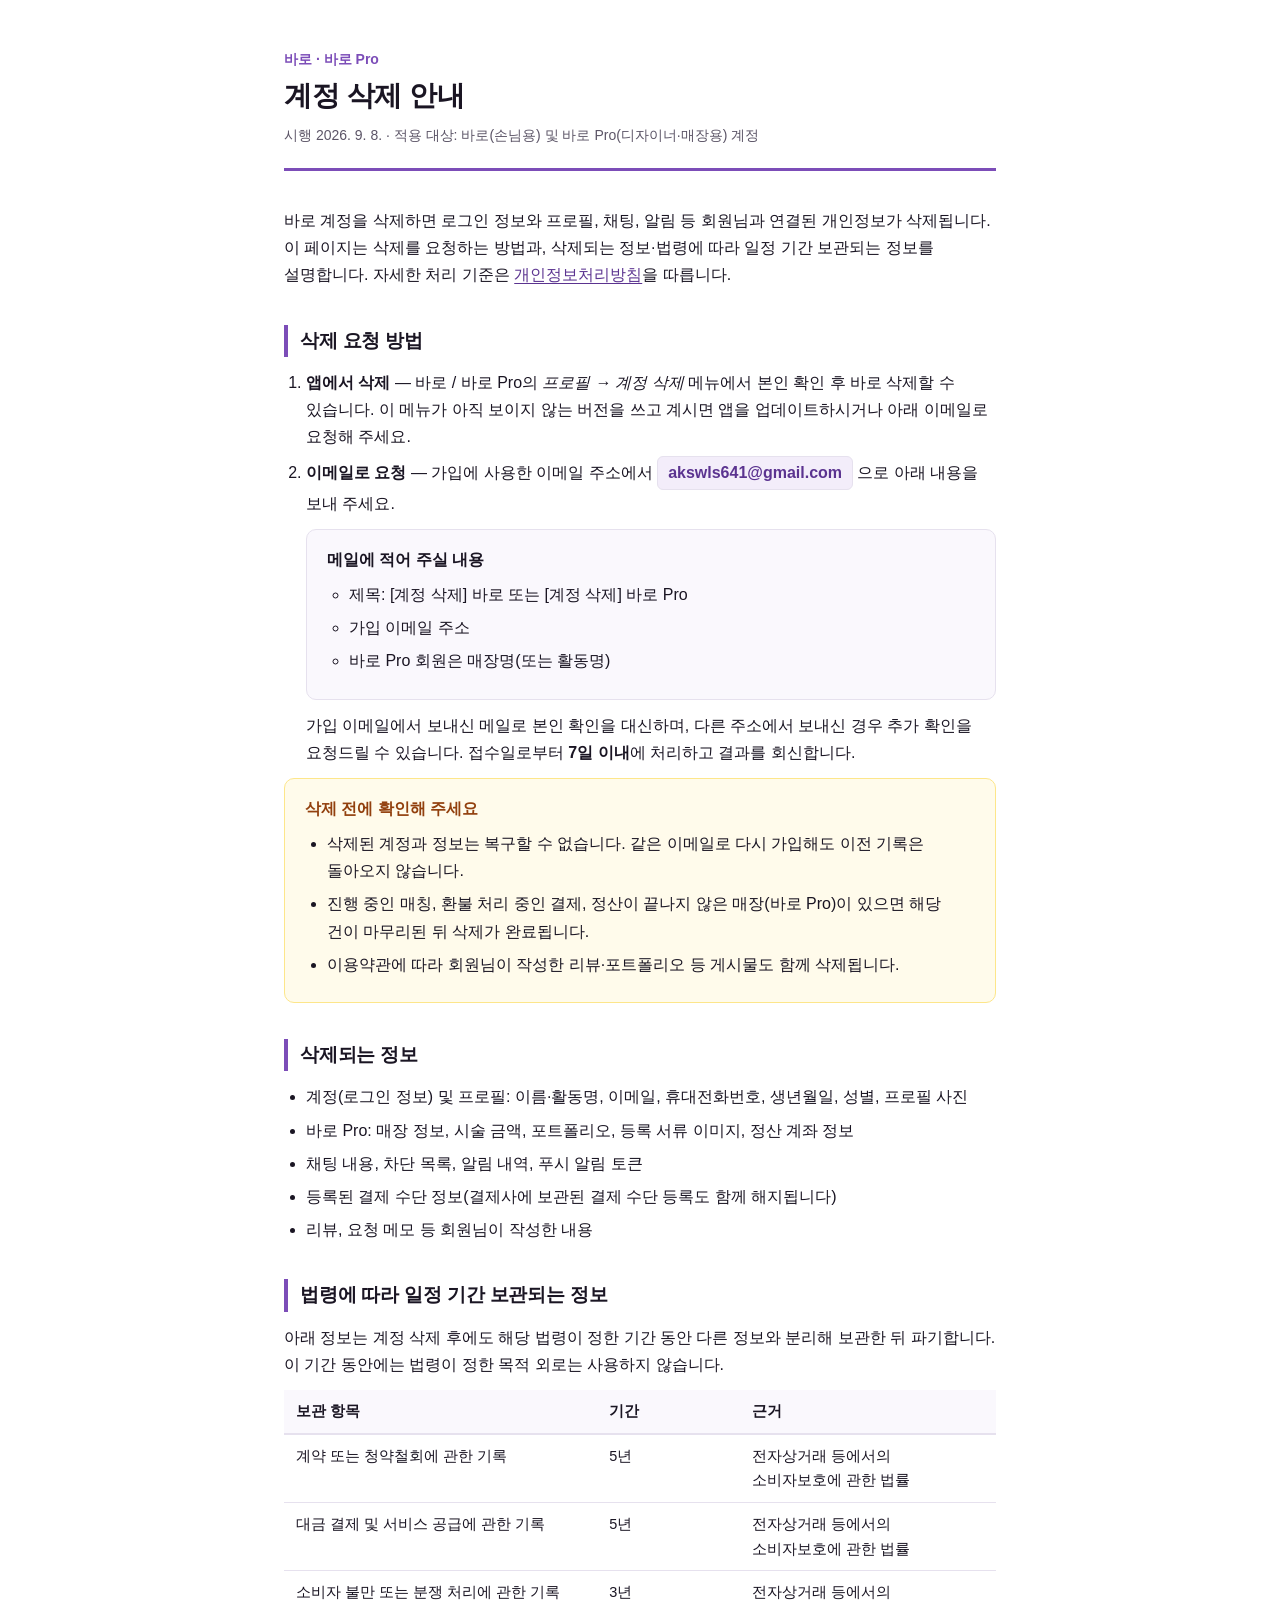
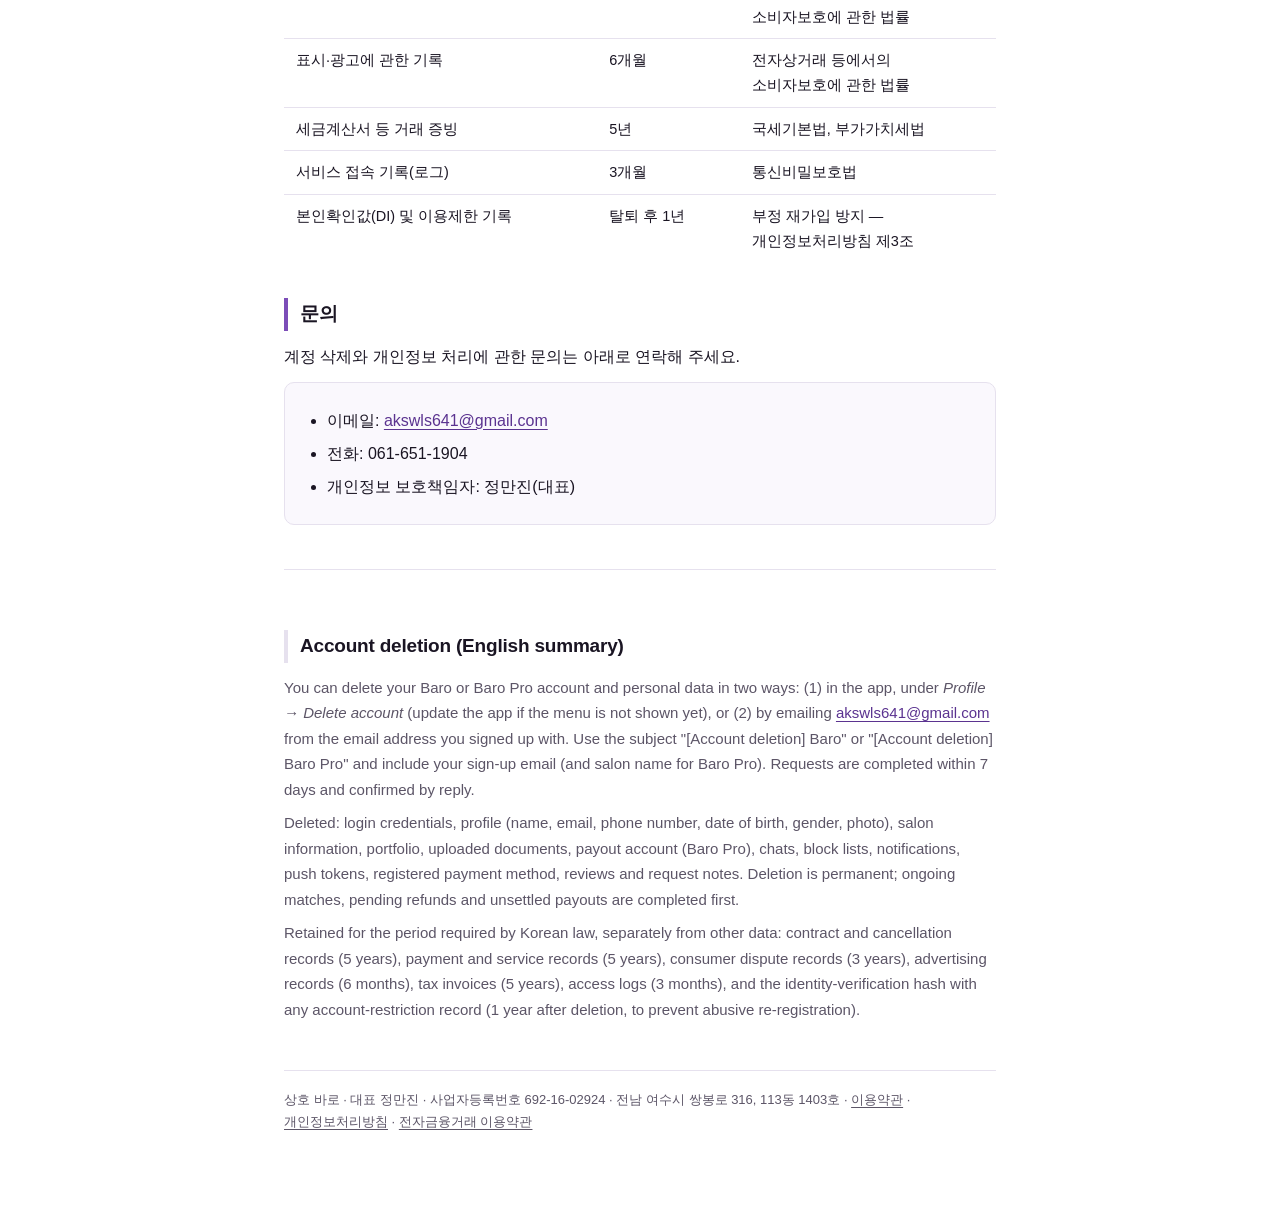
==== delete-account.html @ 09a1fdbb ""계정 삭제 안내 페이지 추가" "계정 삭제 안내 페이지 추가"" ====
<!DOCTYPE html>
<html lang="ko">
<head>
<meta charset="UTF-8">
<meta name="viewport" content="width=device-width, initial-scale=1.0">
<title>바로 · 바로 Pro — 계정 삭제 안내</title>
<meta name="description" content="바로(Baro) 및 바로 Pro 계정과 개인정보를 삭제하는 방법, 삭제되는 정보와 법령에 따라 보관되는 정보를 안내합니다.">
<style>
  :root{
    --purple:#7C4DB8; --purple-dark:#5B3390; --purple-pale:#F3EDFA;
    --ink:#1A1523; --sub:#5C5567; --line:#E6E1EE; --soft:#FAF8FD;
    --amber-bg:#FFFBEB; --amber-line:#FDE68A; --amber-ink:#92400E;
  }
  *{box-sizing:border-box;margin:0;padding:0}
  body{font-family:'Pretendard','Apple SD Gothic Neo','Noto Sans KR','Malgun Gothic',sans-serif;
    color:var(--ink);background:#fff;line-height:1.7;font-size:16px;word-break:keep-all}
  .wrap{max-width:760px;margin:0 auto;padding:48px 24px 72px}
  header{border-bottom:3px solid var(--purple);padding-bottom:20px;margin-bottom:36px}
  .brand{font-size:14px;color:var(--purple);font-weight:700;margin-bottom:6px}
  h1{font-size:28px;font-weight:800;letter-spacing:-0.4px;line-height:1.3}
  .meta{margin-top:10px;font-size:14px;color:var(--sub)}
  h2{font-size:19px;font-weight:800;letter-spacing:-0.2px;margin:36px 0 12px;
    padding-left:12px;border-left:4px solid var(--purple)}
  p{margin:8px 0}
  ol,ul{padding-left:22px;margin:8px 0}
  li{margin:6px 0}
  a{color:var(--purple-dark);text-underline-offset:3px}
  a:focus-visible{outline:2px solid var(--purple);outline-offset:2px;border-radius:3px}
  .mail{display:inline-block;background:var(--purple-pale);border:1px solid var(--line);
    border-radius:6px;padding:2px 10px;font-weight:700;color:var(--purple-dark);text-decoration:none}
  .box{background:var(--soft);border:1px solid var(--line);border-radius:10px;padding:16px 20px;margin:12px 0}
  .box .t{font-weight:700;margin-bottom:6px}
  .caution{background:var(--amber-bg);border:1px solid var(--amber-line);border-radius:10px;padding:16px 20px;margin:12px 0}
  .caution .t{font-weight:800;color:var(--amber-ink);margin-bottom:6px}
  table{width:100%;border-collapse:collapse;font-size:14.5px;margin:12px 0}
  th{background:var(--soft);text-align:left;padding:9px 12px;font-weight:700;border-bottom:2px solid var(--line)}
  td{padding:9px 12px;border-bottom:1px solid var(--line);vertical-align:top}
  tr:last-child td{border-bottom:none}
  .en{margin-top:44px;padding-top:24px;border-top:1px solid var(--line);font-size:15px;color:var(--sub)}
  .en h2{border-left-color:var(--line);color:var(--ink)}
  footer{margin-top:48px;padding-top:18px;border-top:1px solid var(--line);font-size:13px;color:var(--sub)}
  footer a{color:var(--sub)}
  @media (max-width:520px){ body{font-size:15px} h1{font-size:24px} .wrap{padding:32px 18px 56px} }
</style>
</head>
<body>
<div class="wrap">
<header>
  <div class="brand">바로 · 바로 Pro</div>
  <h1>계정 삭제 안내</h1>
  <div class="meta">시행 2026. 9. 8. · 적용 대상: 바로(손님용) 및 바로 Pro(디자이너·매장용) 계정</div>
</header>

<p>바로 계정을 삭제하면 로그인 정보와 프로필, 채팅, 알림 등 회원님과 연결된 개인정보가 삭제됩니다. 이 페이지는 삭제를 요청하는 방법과, 삭제되는 정보·법령에 따라 일정 기간 보관되는 정보를 설명합니다. 자세한 처리 기준은 <a href="privacy.html">개인정보처리방침</a>을 따릅니다.</p>

<h2>삭제 요청 방법</h2>
<ol>
  <li><strong>앱에서 삭제</strong> — 바로 / 바로 Pro의 <em>프로필 → 계정 삭제</em> 메뉴에서 본인 확인 후 바로 삭제할 수 있습니다. 이 메뉴가 아직 보이지 않는 버전을 쓰고 계시면 앱을 업데이트하시거나 아래 이메일로 요청해 주세요.</li>
  <li><strong>이메일로 요청</strong> — 가입에 사용한 이메일 주소에서 <a class="mail" href="mailto:akswls641@gmail.com?subject=%5B%EA%B3%84%EC%A0%95%20%EC%82%AD%EC%A0%9C%5D%20%EB%B0%94%EB%A1%9C">akswls641@gmail.com</a> 으로 아래 내용을 보내 주세요.
    <div class="box">
      <div class="t">메일에 적어 주실 내용</div>
      <ul>
        <li>제목: [계정 삭제] 바로 또는 [계정 삭제] 바로 Pro</li>
        <li>가입 이메일 주소</li>
        <li>바로 Pro 회원은 매장명(또는 활동명)</li>
      </ul>
    </div>
    가입 이메일에서 보내신 메일로 본인 확인을 대신하며, 다른 주소에서 보내신 경우 추가 확인을 요청드릴 수 있습니다. 접수일로부터 <strong>7일 이내</strong>에 처리하고 결과를 회신합니다.
  </li>
</ol>

<div class="caution">
  <div class="t">삭제 전에 확인해 주세요</div>
  <ul>
    <li>삭제된 계정과 정보는 복구할 수 없습니다. 같은 이메일로 다시 가입해도 이전 기록은 돌아오지 않습니다.</li>
    <li>진행 중인 매칭, 환불 처리 중인 결제, 정산이 끝나지 않은 매장(바로 Pro)이 있으면 해당 건이 마무리된 뒤 삭제가 완료됩니다.</li>
    <li>이용약관에 따라 회원님이 작성한 리뷰·포트폴리오 등 게시물도 함께 삭제됩니다.</li>
  </ul>
</div>

<h2>삭제되는 정보</h2>
<ul>
  <li>계정(로그인 정보) 및 프로필: 이름·활동명, 이메일, 휴대전화번호, 생년월일, 성별, 프로필 사진</li>
  <li>바로 Pro: 매장 정보, 시술 금액, 포트폴리오, 등록 서류 이미지, 정산 계좌 정보</li>
  <li>채팅 내용, 차단 목록, 알림 내역, 푸시 알림 토큰</li>
  <li>등록된 결제 수단 정보(결제사에 보관된 결제 수단 등록도 함께 해지됩니다)</li>
  <li>리뷰, 요청 메모 등 회원님이 작성한 내용</li>
</ul>

<h2>법령에 따라 일정 기간 보관되는 정보</h2>
<p>아래 정보는 계정 삭제 후에도 해당 법령이 정한 기간 동안 다른 정보와 분리해 보관한 뒤 파기합니다. 이 기간 동안에는 법령이 정한 목적 외로는 사용하지 않습니다.</p>
<table>
  <tr><th style="width:44%">보관 항목</th><th style="width:20%">기간</th><th>근거</th></tr>
  <tr><td>계약 또는 청약철회에 관한 기록</td><td>5년</td><td>전자상거래 등에서의 소비자보호에 관한 법률</td></tr>
  <tr><td>대금 결제 및 서비스 공급에 관한 기록</td><td>5년</td><td>전자상거래 등에서의 소비자보호에 관한 법률</td></tr>
  <tr><td>소비자 불만 또는 분쟁 처리에 관한 기록</td><td>3년</td><td>전자상거래 등에서의 소비자보호에 관한 법률</td></tr>
  <tr><td>표시·광고에 관한 기록</td><td>6개월</td><td>전자상거래 등에서의 소비자보호에 관한 법률</td></tr>
  <tr><td>세금계산서 등 거래 증빙</td><td>5년</td><td>국세기본법, 부가가치세법</td></tr>
  <tr><td>서비스 접속 기록(로그)</td><td>3개월</td><td>통신비밀보호법</td></tr>
  <tr><td>본인확인값(DI) 및 이용제한 기록</td><td>탈퇴 후 1년</td><td>부정 재가입 방지 — 개인정보처리방침 제3조</td></tr>
</table>

<h2>문의</h2>
<p>계정 삭제와 개인정보 처리에 관한 문의는 아래로 연락해 주세요.</p>
<div class="box">
  <ul>
    <li>이메일: <a href="mailto:akswls641@gmail.com">akswls641@gmail.com</a></li>
    <li>전화: 061-651-1904</li>
    <li>개인정보 보호책임자: 정만진(대표)</li>
  </ul>
</div>

<section class="en" lang="en">
  <h2>Account deletion (English summary)</h2>
  <p>You can delete your Baro or Baro Pro account and personal data in two ways: (1) in the app, under <em>Profile → Delete account</em> (update the app if the menu is not shown yet), or (2) by emailing <a href="mailto:akswls641@gmail.com">akswls641@gmail.com</a> from the email address you signed up with. Use the subject "[Account deletion] Baro" or "[Account deletion] Baro Pro" and include your sign-up email (and salon name for Baro Pro). Requests are completed within 7 days and confirmed by reply.</p>
  <p>Deleted: login credentials, profile (name, email, phone number, date of birth, gender, photo), salon information, portfolio, uploaded documents, payout account (Baro Pro), chats, block lists, notifications, push tokens, registered payment method, reviews and request notes. Deletion is permanent; ongoing matches, pending refunds and unsettled payouts are completed first.</p>
  <p>Retained for the period required by Korean law, separately from other data: contract and cancellation records (5 years), payment and service records (5 years), consumer dispute records (3 years), advertising records (6 months), tax invoices (5 years), access logs (3 months), and the identity-verification hash with any account-restriction record (1 year after deletion, to prevent abusive re-registration).</p>
</section>

<footer>
  상호 바로 · 대표 정만진 · 사업자등록번호 692-16-02924 · 전남 여수시 쌍봉로 316, 113동 1403호 ·
  <a href="terms.html">이용약관</a> · <a href="privacy.html">개인정보처리방침</a> · <a href="efinance.html">전자금융거래 이용약관</a>
</footer>
</div>
</body>
</html>
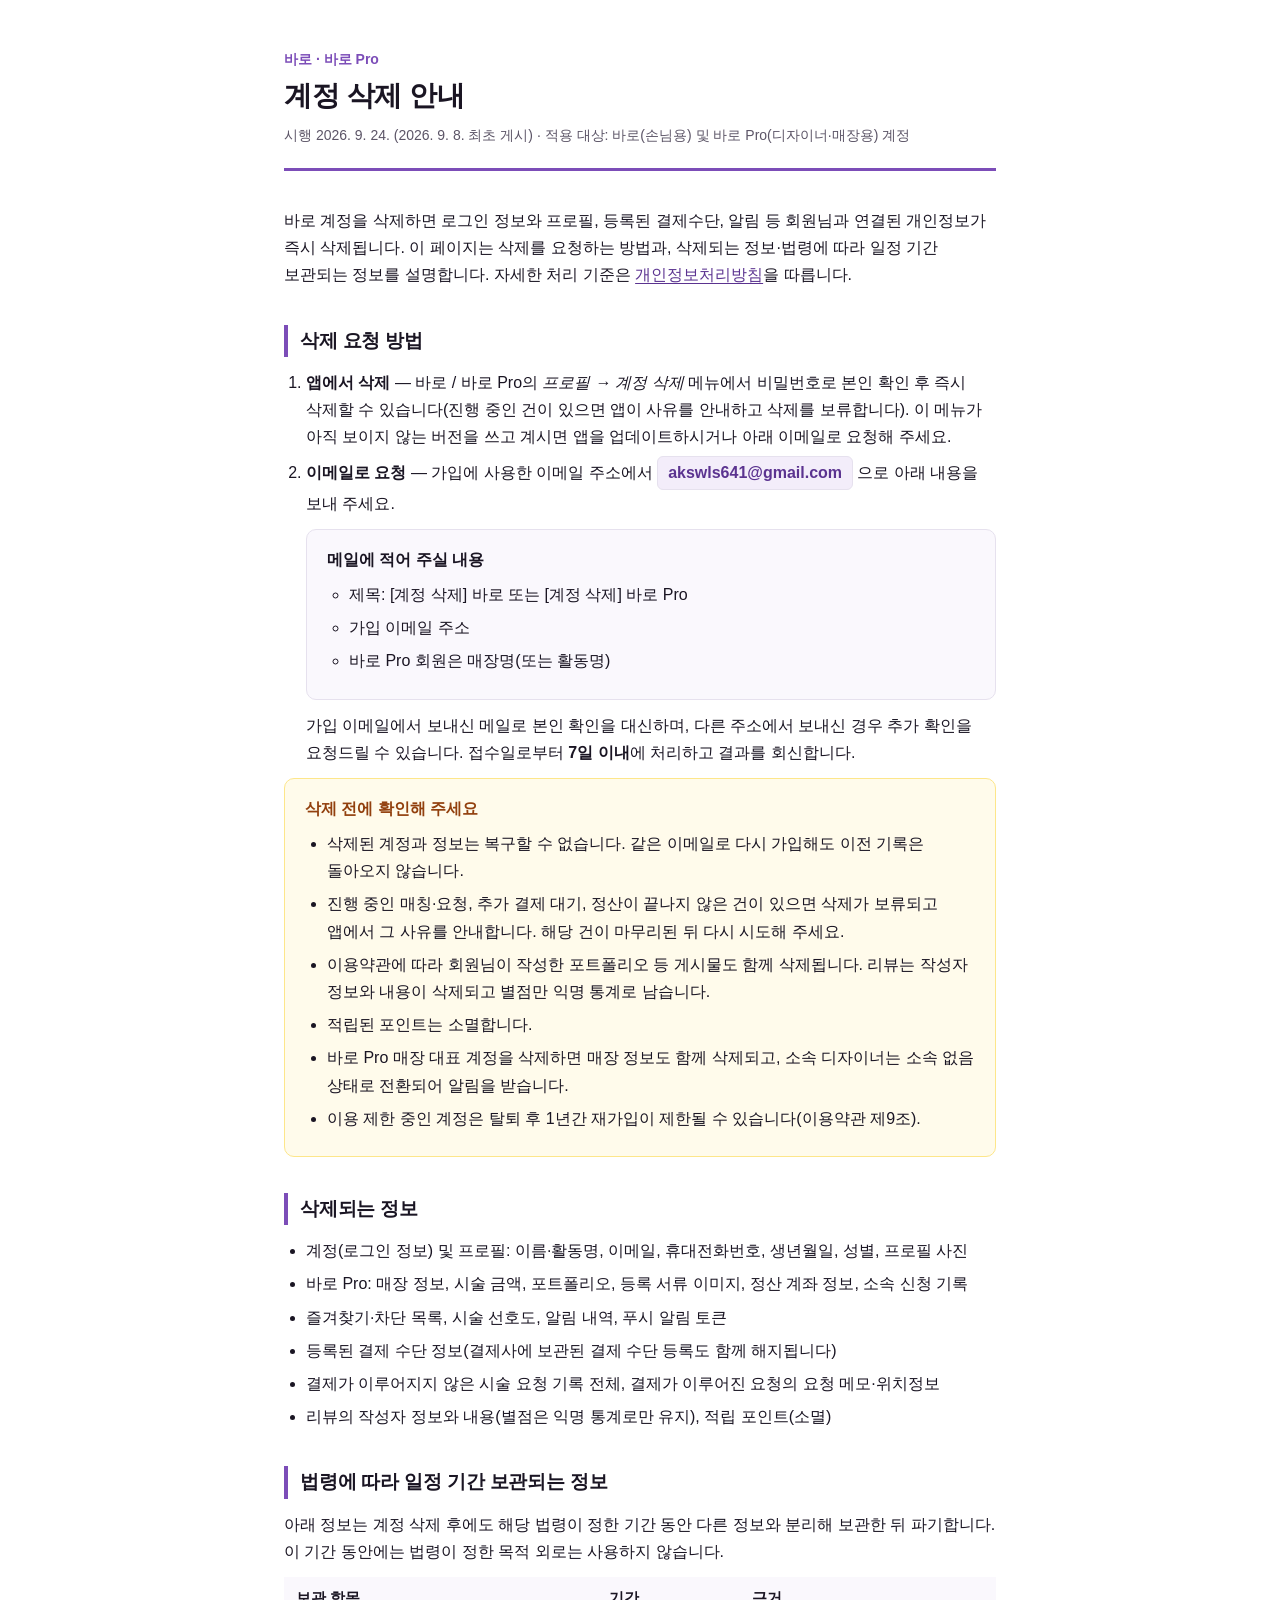
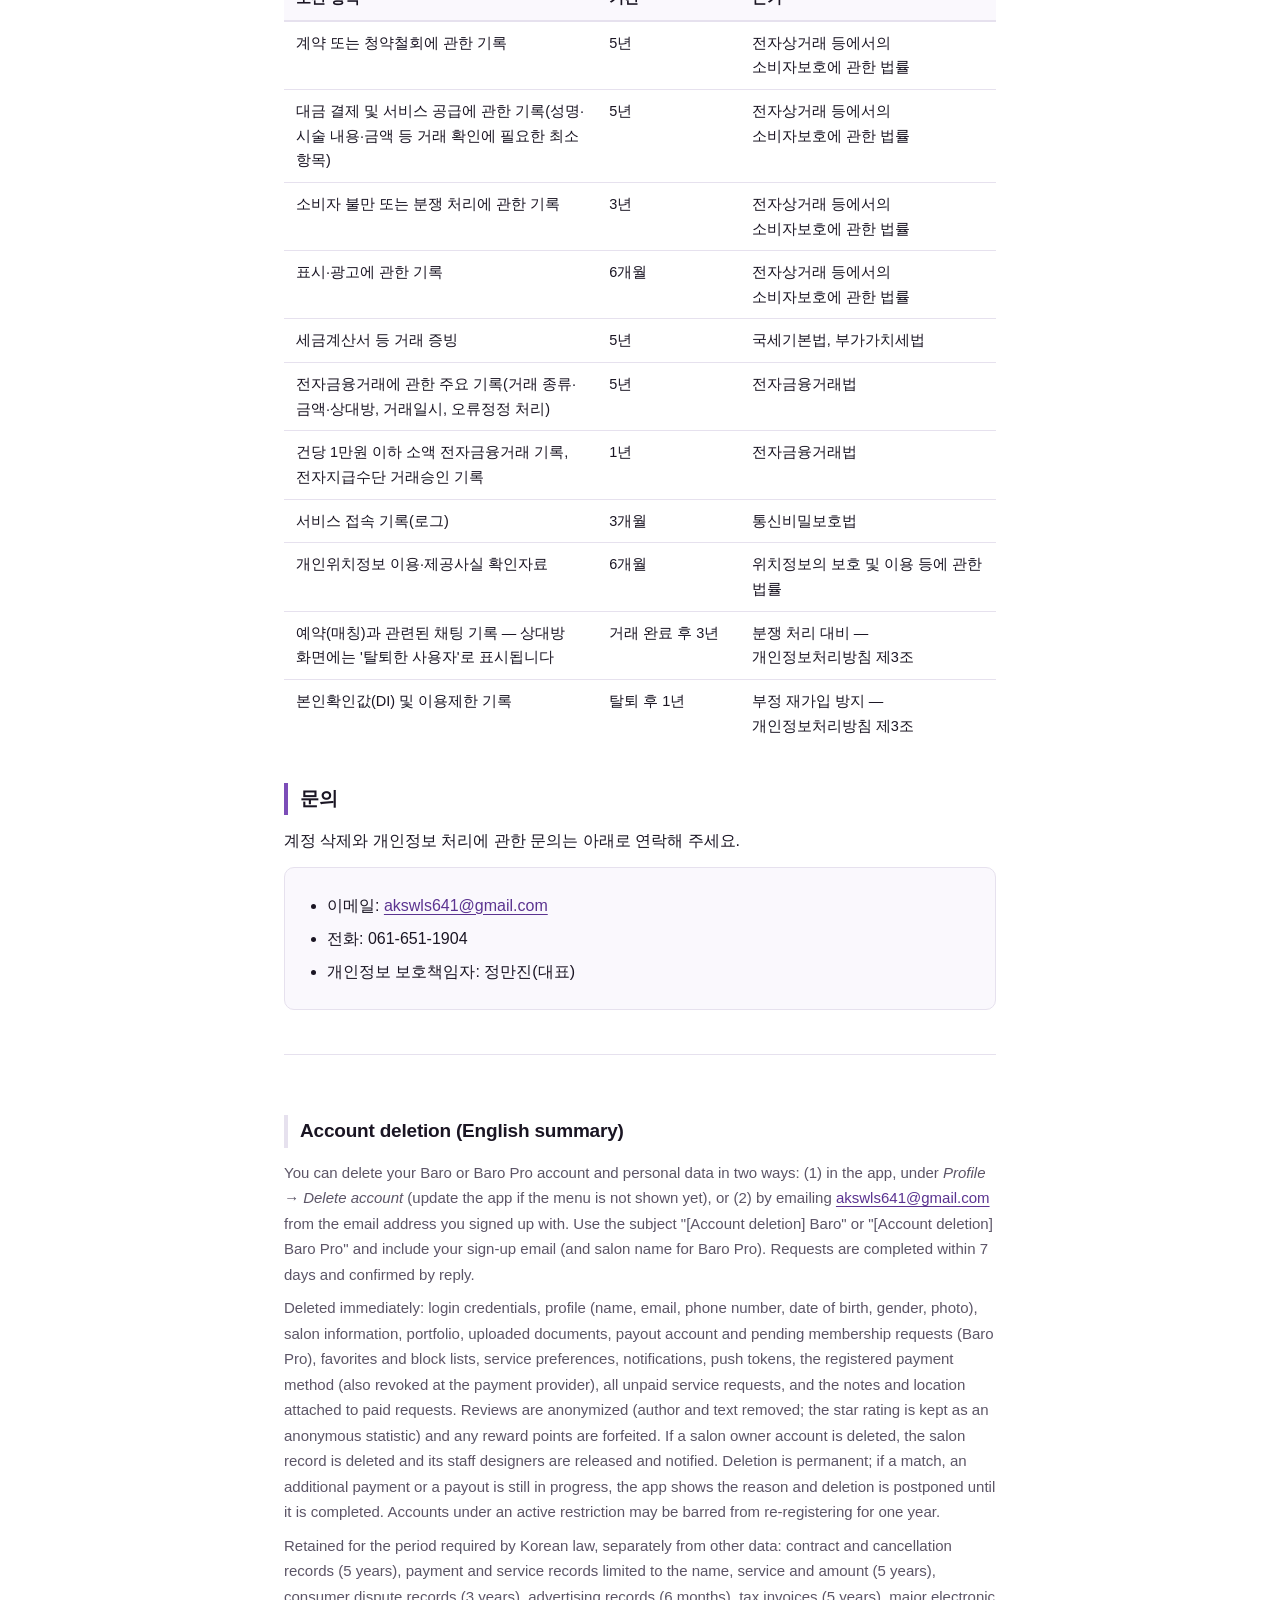
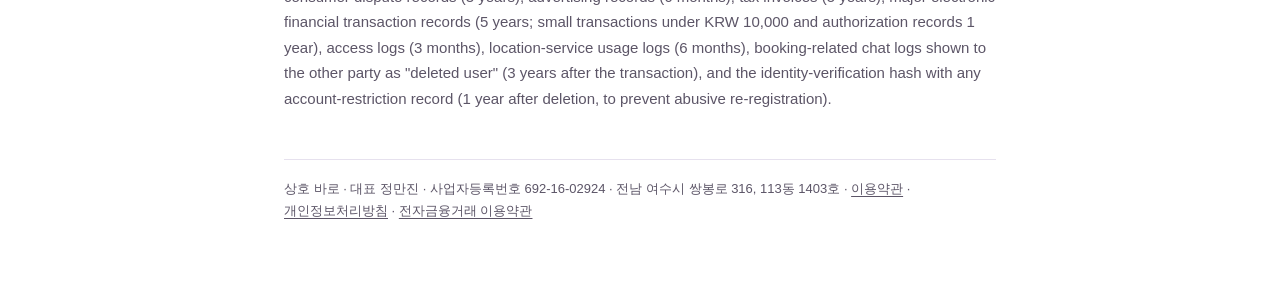
==== commit 28d2b67b: "법무 v1.1: 계정 삭제 반영 법무 v1.1: 계정 삭제 반영" ====
--- a/delete-account.html
+++ b/delete-account.html
@@ -48,14 +48,14 @@
 <header>
   <div class="brand">바로 · 바로 Pro</div>
   <h1>계정 삭제 안내</h1>
-  <div class="meta">시행 2026. 9. 8. · 적용 대상: 바로(손님용) 및 바로 Pro(디자이너·매장용) 계정</div>
+  <div class="meta">시행 2026. 9. 24. (2026. 9. 8. 최초 게시) · 적용 대상: 바로(손님용) 및 바로 Pro(디자이너·매장용) 계정</div>
 </header>
 
-<p>바로 계정을 삭제하면 로그인 정보와 프로필, 채팅, 알림 등 회원님과 연결된 개인정보가 삭제됩니다. 이 페이지는 삭제를 요청하는 방법과, 삭제되는 정보·법령에 따라 일정 기간 보관되는 정보를 설명합니다. 자세한 처리 기준은 <a href="privacy.html">개인정보처리방침</a>을 따릅니다.</p>
+<p>바로 계정을 삭제하면 로그인 정보와 프로필, 등록된 결제수단, 알림 등 회원님과 연결된 개인정보가 즉시 삭제됩니다. 이 페이지는 삭제를 요청하는 방법과, 삭제되는 정보·법령에 따라 일정 기간 보관되는 정보를 설명합니다. 자세한 처리 기준은 <a href="privacy.html">개인정보처리방침</a>을 따릅니다.</p>
 
 <h2>삭제 요청 방법</h2>
 <ol>
-  <li><strong>앱에서 삭제</strong> — 바로 / 바로 Pro의 <em>프로필 → 계정 삭제</em> 메뉴에서 본인 확인 후 바로 삭제할 수 있습니다. 이 메뉴가 아직 보이지 않는 버전을 쓰고 계시면 앱을 업데이트하시거나 아래 이메일로 요청해 주세요.</li>
+  <li><strong>앱에서 삭제</strong> — 바로 / 바로 Pro의 <em>프로필 → 계정 삭제</em> 메뉴에서 비밀번호로 본인 확인 후 즉시 삭제할 수 있습니다(진행 중인 건이 있으면 앱이 사유를 안내하고 삭제를 보류합니다). 이 메뉴가 아직 보이지 않는 버전을 쓰고 계시면 앱을 업데이트하시거나 아래 이메일로 요청해 주세요.</li>
   <li><strong>이메일로 요청</strong> — 가입에 사용한 이메일 주소에서 <a class="mail" href="mailto:akswls641@gmail.com?subject=%5B%EA%B3%84%EC%A0%95%20%EC%82%AD%EC%A0%9C%5D%20%EB%B0%94%EB%A1%9C">akswls641@gmail.com</a> 으로 아래 내용을 보내 주세요.
     <div class="box">
       <div class="t">메일에 적어 주실 내용</div>
@@ -73,18 +73,22 @@
   <div class="t">삭제 전에 확인해 주세요</div>
   <ul>
     <li>삭제된 계정과 정보는 복구할 수 없습니다. 같은 이메일로 다시 가입해도 이전 기록은 돌아오지 않습니다.</li>
-    <li>진행 중인 매칭, 환불 처리 중인 결제, 정산이 끝나지 않은 매장(바로 Pro)이 있으면 해당 건이 마무리된 뒤 삭제가 완료됩니다.</li>
-    <li>이용약관에 따라 회원님이 작성한 리뷰·포트폴리오 등 게시물도 함께 삭제됩니다.</li>
+    <li>진행 중인 매칭·요청, 추가 결제 대기, 정산이 끝나지 않은 건이 있으면 삭제가 보류되고 앱에서 그 사유를 안내합니다. 해당 건이 마무리된 뒤 다시 시도해 주세요.</li>
+    <li>이용약관에 따라 회원님이 작성한 포트폴리오 등 게시물도 함께 삭제됩니다. 리뷰는 작성자 정보와 내용이 삭제되고 별점만 익명 통계로 남습니다.</li>
+    <li>적립된 포인트는 소멸합니다.</li>
+    <li>바로 Pro 매장 대표 계정을 삭제하면 매장 정보도 함께 삭제되고, 소속 디자이너는 소속 없음 상태로 전환되어 알림을 받습니다.</li>
+    <li>이용 제한 중인 계정은 탈퇴 후 1년간 재가입이 제한될 수 있습니다(이용약관 제9조).</li>
   </ul>
 </div>
 
 <h2>삭제되는 정보</h2>
 <ul>
   <li>계정(로그인 정보) 및 프로필: 이름·활동명, 이메일, 휴대전화번호, 생년월일, 성별, 프로필 사진</li>
-  <li>바로 Pro: 매장 정보, 시술 금액, 포트폴리오, 등록 서류 이미지, 정산 계좌 정보</li>
-  <li>채팅 내용, 차단 목록, 알림 내역, 푸시 알림 토큰</li>
+  <li>바로 Pro: 매장 정보, 시술 금액, 포트폴리오, 등록 서류 이미지, 정산 계좌 정보, 소속 신청 기록</li>
+  <li>즐겨찾기·차단 목록, 시술 선호도, 알림 내역, 푸시 알림 토큰</li>
   <li>등록된 결제 수단 정보(결제사에 보관된 결제 수단 등록도 함께 해지됩니다)</li>
-  <li>리뷰, 요청 메모 등 회원님이 작성한 내용</li>
+  <li>결제가 이루어지지 않은 시술 요청 기록 전체, 결제가 이루어진 요청의 요청 메모·위치정보</li>
+  <li>리뷰의 작성자 정보와 내용(별점은 익명 통계로만 유지), 적립 포인트(소멸)</li>
 </ul>
 
 <h2>법령에 따라 일정 기간 보관되는 정보</h2>
@@ -92,11 +96,15 @@
 <table>
   <tr><th style="width:44%">보관 항목</th><th style="width:20%">기간</th><th>근거</th></tr>
   <tr><td>계약 또는 청약철회에 관한 기록</td><td>5년</td><td>전자상거래 등에서의 소비자보호에 관한 법률</td></tr>
-  <tr><td>대금 결제 및 서비스 공급에 관한 기록</td><td>5년</td><td>전자상거래 등에서의 소비자보호에 관한 법률</td></tr>
+  <tr><td>대금 결제 및 서비스 공급에 관한 기록(성명·시술 내용·금액 등 거래 확인에 필요한 최소 항목)</td><td>5년</td><td>전자상거래 등에서의 소비자보호에 관한 법률</td></tr>
   <tr><td>소비자 불만 또는 분쟁 처리에 관한 기록</td><td>3년</td><td>전자상거래 등에서의 소비자보호에 관한 법률</td></tr>
   <tr><td>표시·광고에 관한 기록</td><td>6개월</td><td>전자상거래 등에서의 소비자보호에 관한 법률</td></tr>
   <tr><td>세금계산서 등 거래 증빙</td><td>5년</td><td>국세기본법, 부가가치세법</td></tr>
+  <tr><td>전자금융거래에 관한 주요 기록(거래 종류·금액·상대방, 거래일시, 오류정정 처리)</td><td>5년</td><td>전자금융거래법</td></tr>
+  <tr><td>건당 1만원 이하 소액 전자금융거래 기록, 전자지급수단 거래승인 기록</td><td>1년</td><td>전자금융거래법</td></tr>
   <tr><td>서비스 접속 기록(로그)</td><td>3개월</td><td>통신비밀보호법</td></tr>
+  <tr><td>개인위치정보 이용·제공사실 확인자료</td><td>6개월</td><td>위치정보의 보호 및 이용 등에 관한 법률</td></tr>
+  <tr><td>예약(매칭)과 관련된 채팅 기록 — 상대방 화면에는 '탈퇴한 사용자'로 표시됩니다</td><td>거래 완료 후 3년</td><td>분쟁 처리 대비 — 개인정보처리방침 제3조</td></tr>
   <tr><td>본인확인값(DI) 및 이용제한 기록</td><td>탈퇴 후 1년</td><td>부정 재가입 방지 — 개인정보처리방침 제3조</td></tr>
 </table>
 
@@ -113,8 +121,8 @@
 <section class="en" lang="en">
   <h2>Account deletion (English summary)</h2>
   <p>You can delete your Baro or Baro Pro account and personal data in two ways: (1) in the app, under <em>Profile → Delete account</em> (update the app if the menu is not shown yet), or (2) by emailing <a href="mailto:akswls641@gmail.com">akswls641@gmail.com</a> from the email address you signed up with. Use the subject "[Account deletion] Baro" or "[Account deletion] Baro Pro" and include your sign-up email (and salon name for Baro Pro). Requests are completed within 7 days and confirmed by reply.</p>
-  <p>Deleted: login credentials, profile (name, email, phone number, date of birth, gender, photo), salon information, portfolio, uploaded documents, payout account (Baro Pro), chats, block lists, notifications, push tokens, registered payment method, reviews and request notes. Deletion is permanent; ongoing matches, pending refunds and unsettled payouts are completed first.</p>
-  <p>Retained for the period required by Korean law, separately from other data: contract and cancellation records (5 years), payment and service records (5 years), consumer dispute records (3 years), advertising records (6 months), tax invoices (5 years), access logs (3 months), and the identity-verification hash with any account-restriction record (1 year after deletion, to prevent abusive re-registration).</p>
+  <p>Deleted immediately: login credentials, profile (name, email, phone number, date of birth, gender, photo), salon information, portfolio, uploaded documents, payout account and pending membership requests (Baro Pro), favorites and block lists, service preferences, notifications, push tokens, the registered payment method (also revoked at the payment provider), all unpaid service requests, and the notes and location attached to paid requests. Reviews are anonymized (author and text removed; the star rating is kept as an anonymous statistic) and any reward points are forfeited. If a salon owner account is deleted, the salon record is deleted and its staff designers are released and notified. Deletion is permanent; if a match, an additional payment or a payout is still in progress, the app shows the reason and deletion is postponed until it is completed. Accounts under an active restriction may be barred from re-registering for one year.</p>
+  <p>Retained for the period required by Korean law, separately from other data: contract and cancellation records (5 years), payment and service records limited to the name, service and amount (5 years), consumer dispute records (3 years), advertising records (6 months), tax invoices (5 years), major electronic financial transaction records (5 years; small transactions under KRW 10,000 and authorization records 1 year), access logs (3 months), location-service usage logs (6 months), booking-related chat logs shown to the other party as "deleted user" (3 years after the transaction), and the identity-verification hash with any account-restriction record (1 year after deletion, to prevent abusive re-registration).</p>
 </section>
 
 <footer>
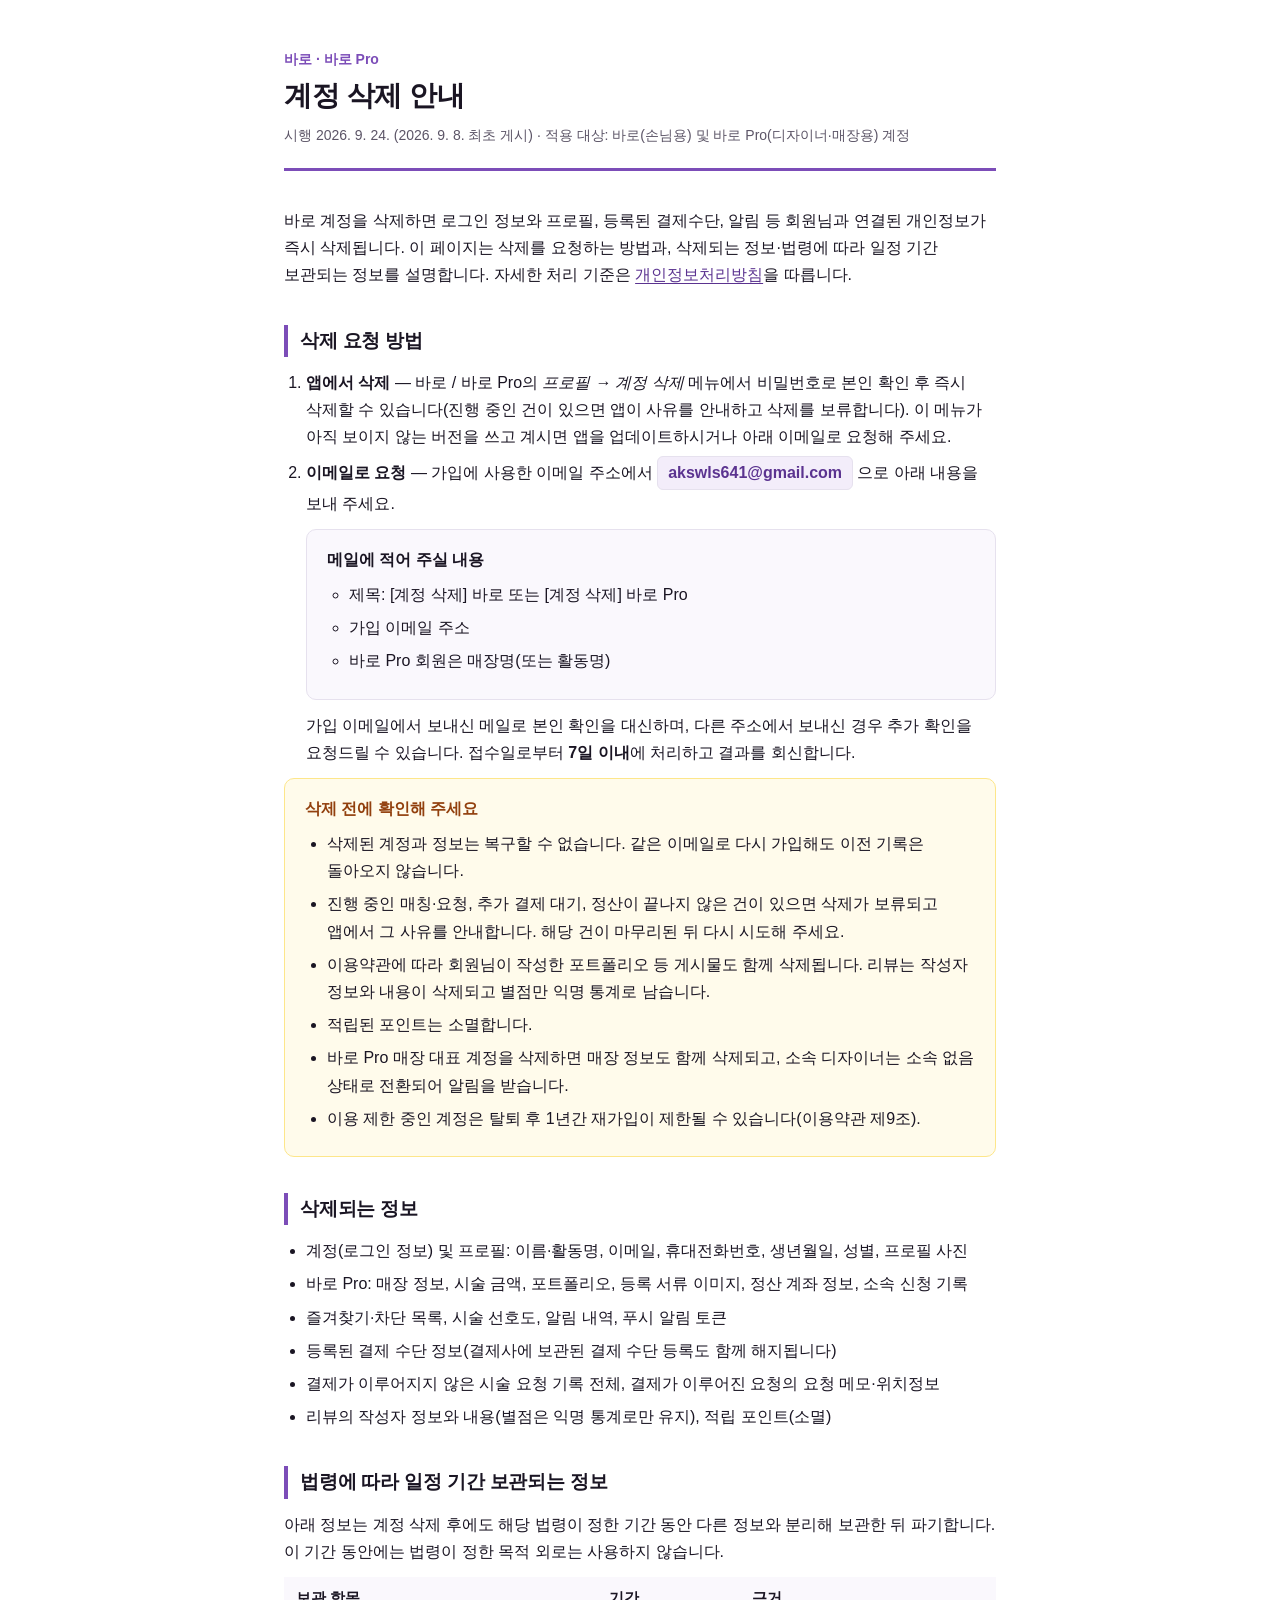
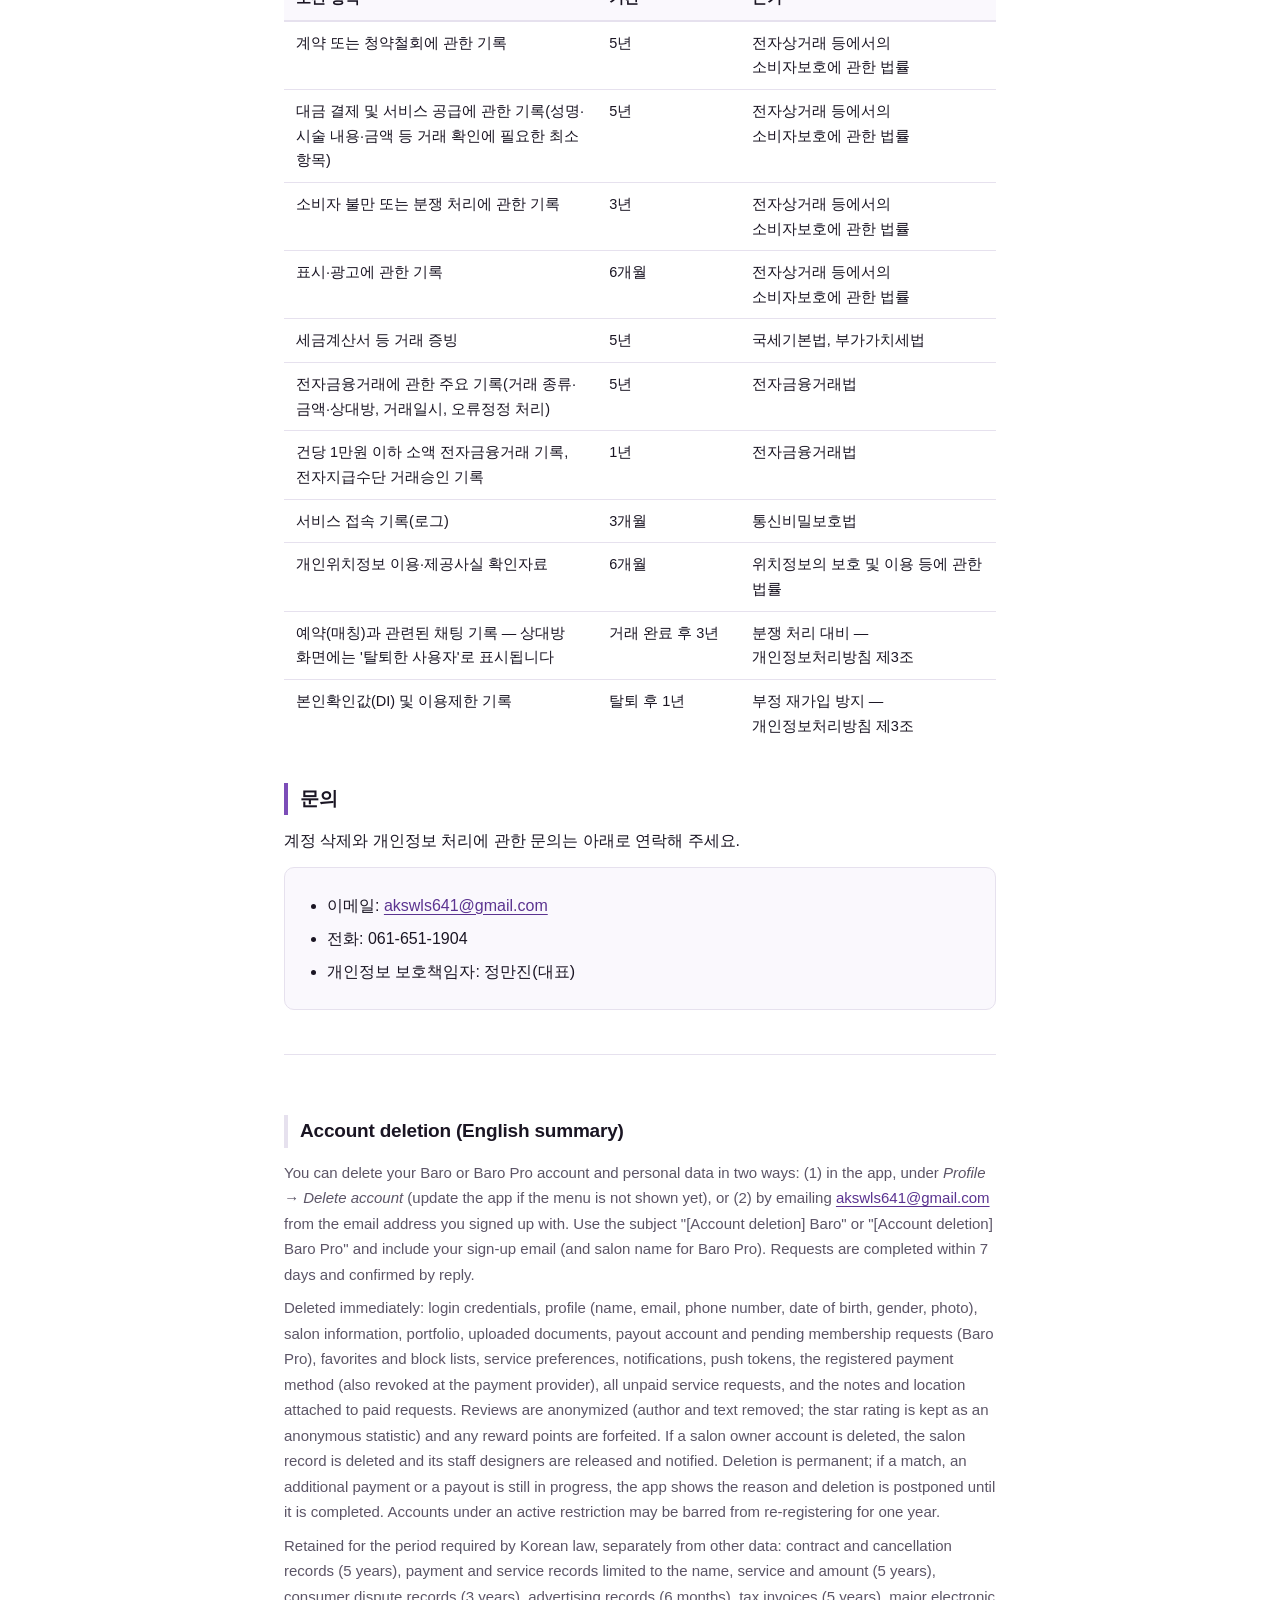
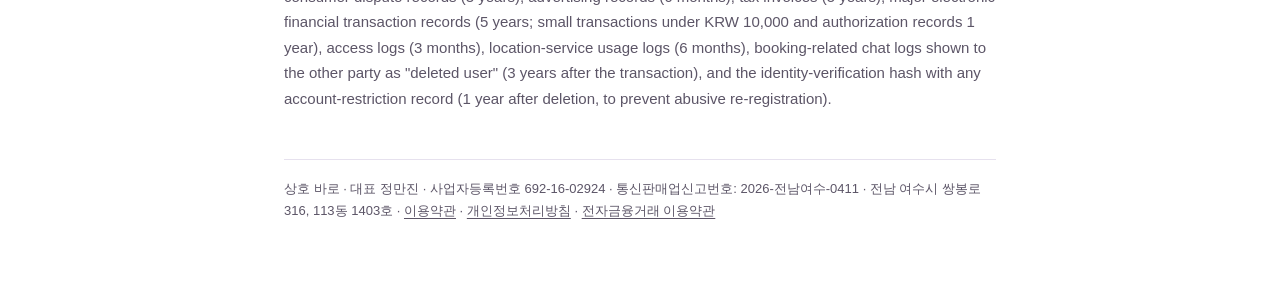
==== commit 8237f2da: "chore(landing): 통신판매업신고번호 기재 Co-Authored-By: Claude Sonnet 5.5 <noreply@anthropic.com>" ====
--- a/delete-account.html
+++ b/delete-account.html
@@ -126,7 +126,7 @@
 </section>
 
 <footer>
-  상호 바로 · 대표 정만진 · 사업자등록번호 692-16-02924 · 전남 여수시 쌍봉로 316, 113동 1403호 ·
+  상호 바로 · 대표 정만진 · 사업자등록번호 692-16-02924 · 통신판매업신고번호: 2026-전남여수-0411 · 전남 여수시 쌍봉로 316, 113동 1403호 ·
   <a href="terms.html">이용약관</a> · <a href="privacy.html">개인정보처리방침</a> · <a href="efinance.html">전자금융거래 이용약관</a>
 </footer>
 </div>
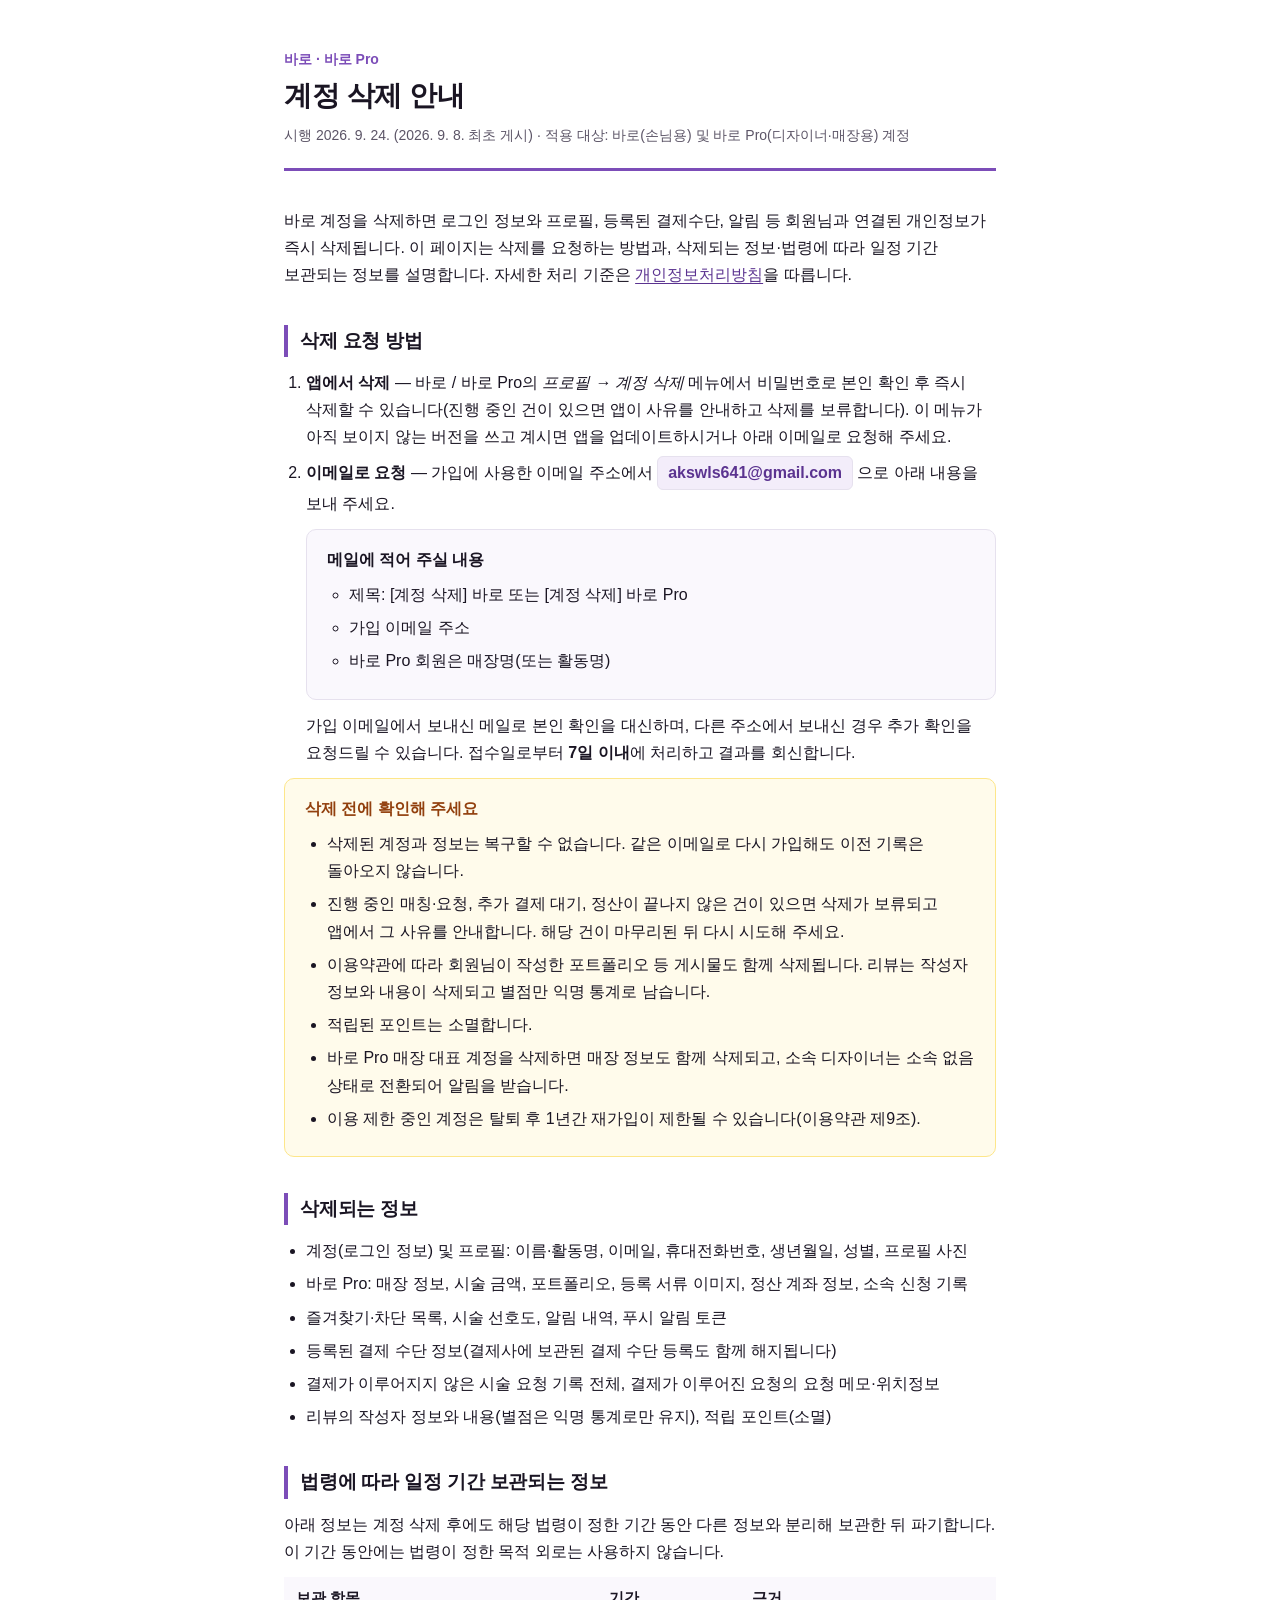
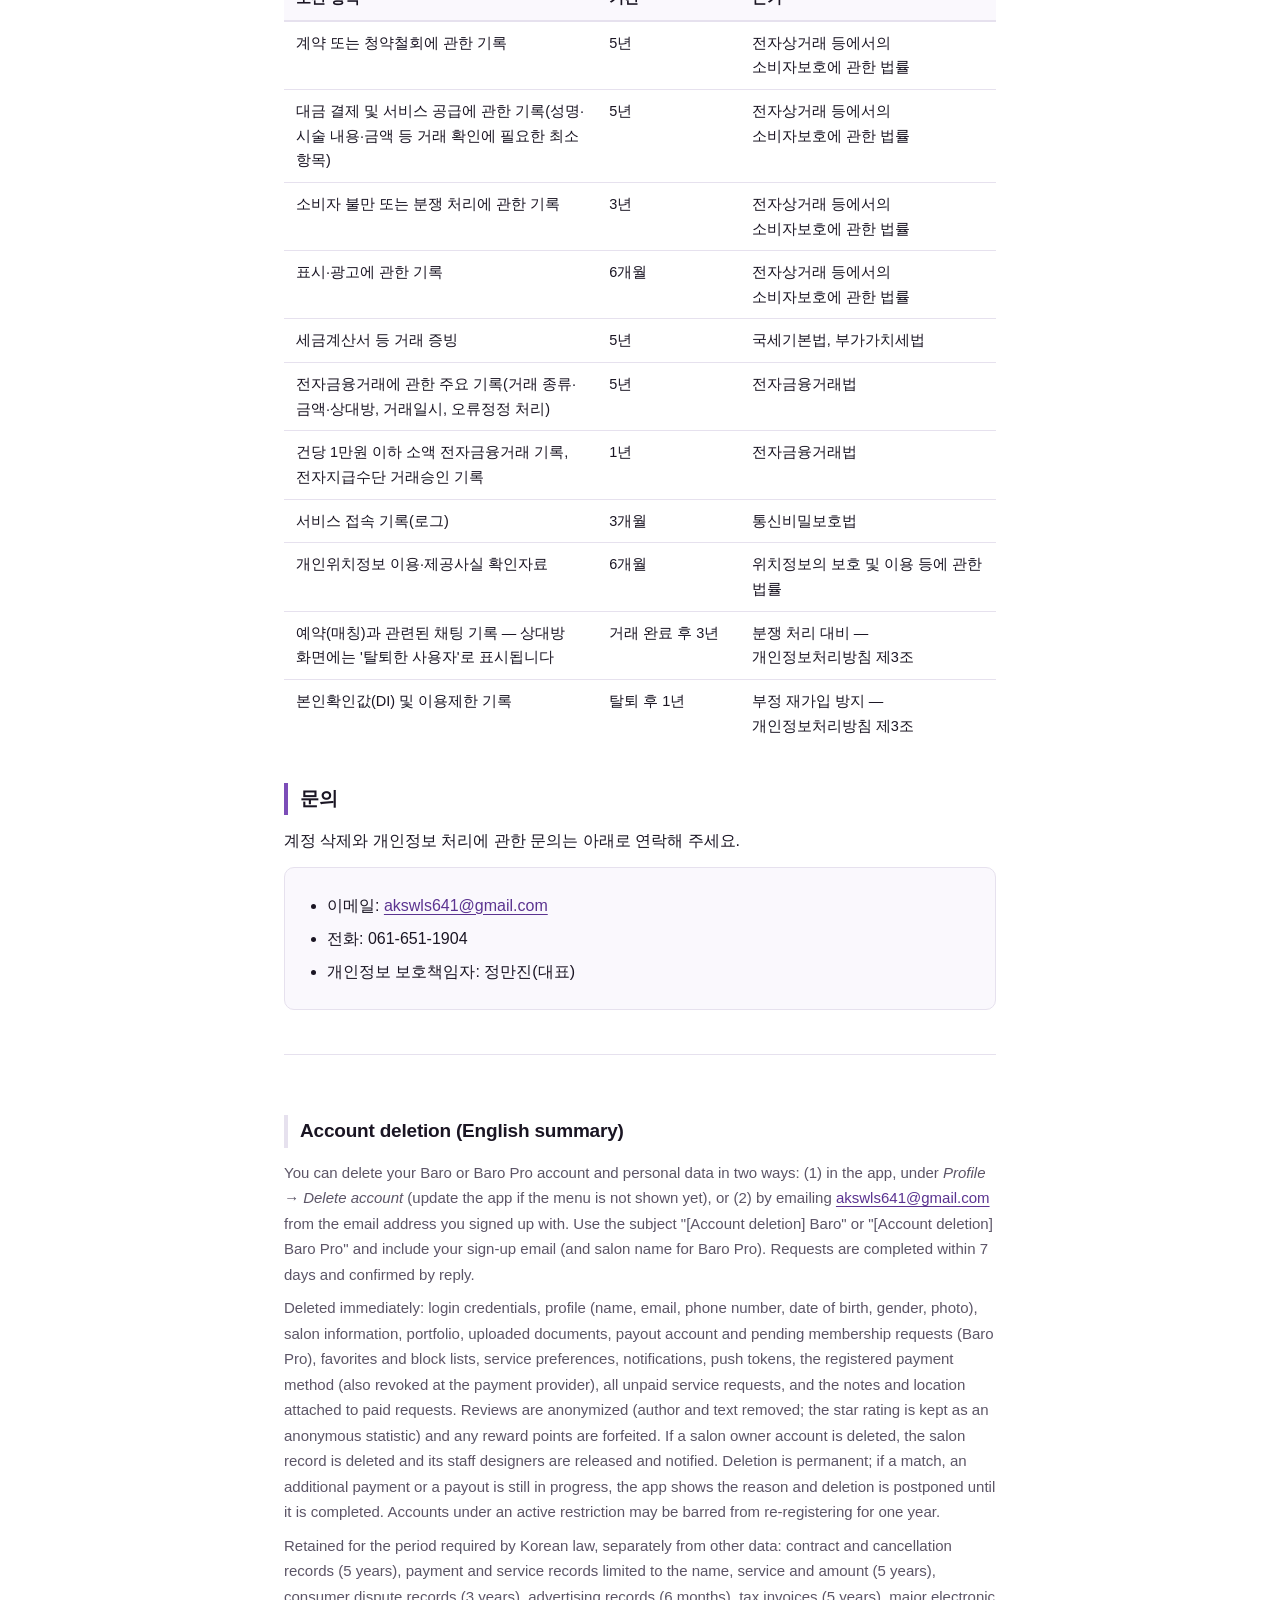
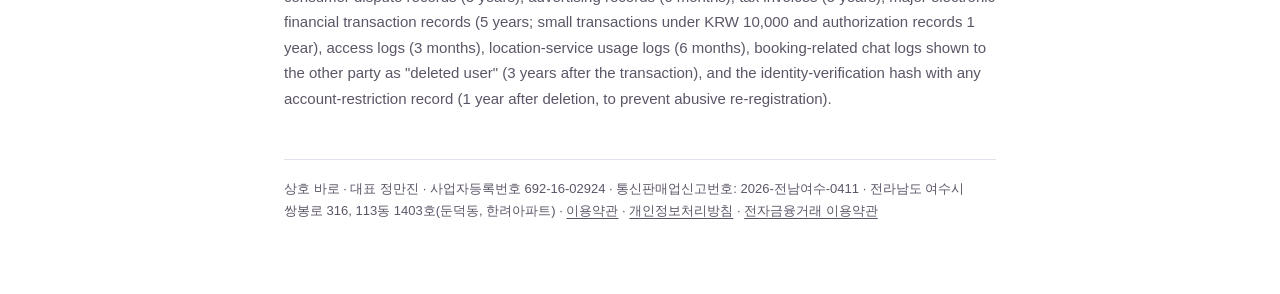
==== commit 13a2792c: "chore(landing): 사업자정보 주소·라벨 통일 Co-Authored-By: Claude Sonnet 5.5 <noreply@anthropic.com>" ====
--- a/delete-account.html
+++ b/delete-account.html
@@ -126,7 +126,7 @@
 </section>
 
 <footer>
-  상호 바로 · 대표 정만진 · 사업자등록번호 692-16-02924 · 통신판매업신고번호: 2026-전남여수-0411 · 전남 여수시 쌍봉로 316, 113동 1403호 ·
+  상호 바로 · 대표 정만진 · 사업자등록번호 692-16-02924 · 통신판매업신고번호: 2026-전남여수-0411 · 전라남도 여수시 쌍봉로 316, 113동 1403호(둔덕동, 한려아파트) ·
   <a href="terms.html">이용약관</a> · <a href="privacy.html">개인정보처리방침</a> · <a href="efinance.html">전자금융거래 이용약관</a>
 </footer>
 </div>
